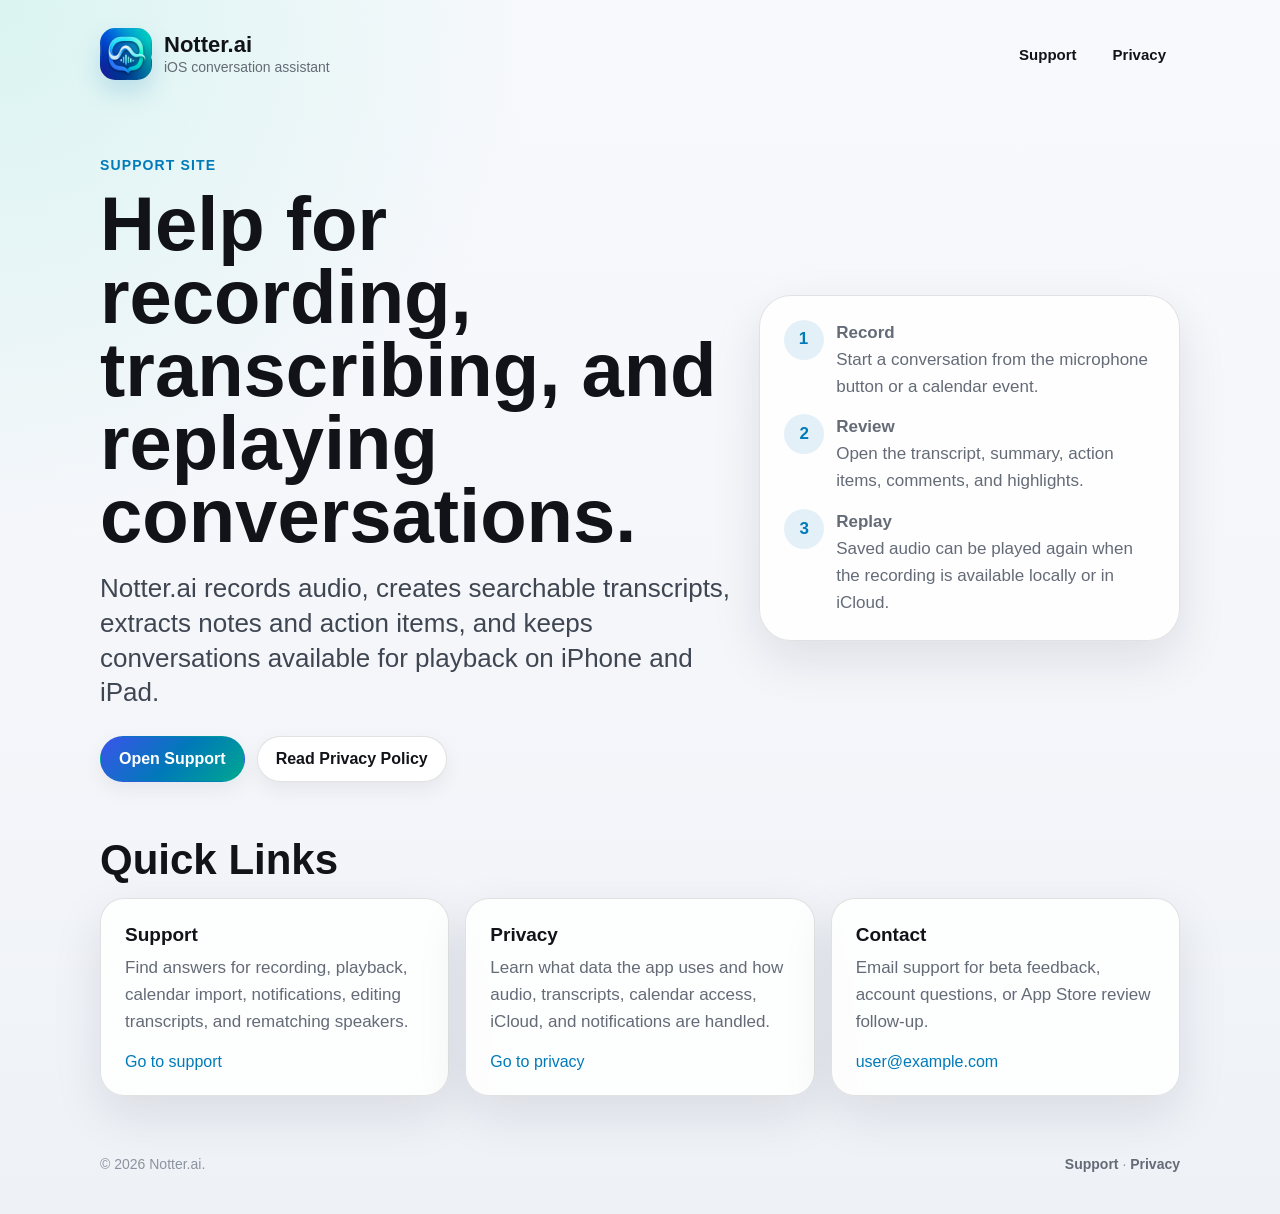
==== index.html @ 85d1f1f6 "Add Notter.ai website" ====
<!doctype html>
<html lang="en">
  <head>
    <meta charset="utf-8">
    <meta name="viewport" content="width=device-width, initial-scale=1">
    <title>Notter.ai Support</title>
    <meta name="description" content="Support and privacy information for the Notter.ai iOS app.">
    <meta name="theme-color" content="#007ab8">
    <link rel="icon" href="./assets/app-icon.png">
    <link rel="stylesheet" href="./styles.css">
  </head>
  <body>
    <header class="site-header">
      <a class="brand" href="./index.html" aria-label="Notter.ai home">
        <img src="./assets/brand-mark.png" alt="">
        <span>
          <span class="brand-name">Notter.ai</span>
          <span class="brand-subtitle">iOS conversation assistant</span>
        </span>
      </a>
      <nav class="nav" aria-label="Main">
        <a href="./support.html">Support</a>
        <a href="./privacy.html">Privacy</a>
      </nav>
    </header>

    <main class="site-main">
      <section class="hero">
        <div>
          <p class="eyebrow">Support site</p>
          <h1>Help for recording, transcribing, and replaying conversations.</h1>
          <p class="lead">Notter.ai records audio, creates searchable transcripts, extracts notes and action items, and keeps conversations available for playback on iPhone and iPad.</p>
          <div class="actions">
            <a class="button primary" href="./support.html">Open Support</a>
            <a class="button" href="./privacy.html">Read Privacy Policy</a>
          </div>
        </div>

        <aside class="hero-card" aria-label="App status summary">
          <ul class="status-list">
            <li>
              <span class="symbol">1</span>
              <span><strong>Record</strong><br>Start a conversation from the microphone button or a calendar event.</span>
            </li>
            <li>
              <span class="symbol">2</span>
              <span><strong>Review</strong><br>Open the transcript, summary, action items, comments, and highlights.</span>
            </li>
            <li>
              <span class="symbol">3</span>
              <span><strong>Replay</strong><br>Saved audio can be played again when the recording is available locally or in iCloud.</span>
            </li>
          </ul>
        </aside>
      </section>

      <section class="section" aria-labelledby="quick-links">
        <h2 id="quick-links">Quick Links</h2>
        <div class="grid">
          <article class="panel">
            <h3>Support</h3>
            <p>Find answers for recording, playback, calendar import, notifications, editing transcripts, and rematching speakers.</p>
            <a href="./support.html">Go to support</a>
          </article>
          <article class="panel">
            <h3>Privacy</h3>
            <p>Learn what data the app uses and how audio, transcripts, calendar access, iCloud, and notifications are handled.</p>
            <a href="./privacy.html">Go to privacy</a>
          </article>
          <article class="panel">
            <h3>Contact</h3>
            <p>Email support for beta feedback, account questions, or App Store review follow-up.</p>
            <a href="mailto:user@example.com">user@example.com</a>
          </article>
        </div>
      </section>
    </main>

    <footer class="site-footer">
      <span>© 2026 Notter.ai.</span>
      <span><a href="./support.html">Support</a> · <a href="./privacy.html">Privacy</a></span>
    </footer>
  </body>
</html>
---- styles.css ----
:root {
  color-scheme: light;
  --bg: #f5f6fa;
  --surface: rgba(255, 255, 255, 0.86);
  --surface-strong: #ffffff;
  --ink: #111318;
  --muted: #646b77;
  --quiet: #8b93a0;
  --line: rgba(17, 19, 24, 0.12);
  --blue: #007ab8;
  --teal: #00a88f;
  --mint: #3ddbbc;
  --indigo: #3b54eb;
  --shadow: 0 18px 50px rgba(16, 24, 40, 0.10);
  --radius: 24px;
  font-family: -apple-system, BlinkMacSystemFont, "SF Pro Display", "SF Pro Text", "Helvetica Neue", Arial, sans-serif;
}

* {
  box-sizing: border-box;
}

html {
  background: var(--bg);
}

body {
  margin: 0;
  color: var(--ink);
  background:
    radial-gradient(circle at top left, rgba(61, 219, 188, 0.16), transparent 34rem),
    linear-gradient(180deg, #f8f9fc 0%, var(--bg) 52%, #eef2f7 100%);
  min-height: 100vh;
}

a {
  color: var(--blue);
  text-decoration: none;
}

a:hover {
  text-decoration: underline;
}

.site-header,
.site-main,
.site-footer {
  width: min(1080px, calc(100% - 40px));
  margin: 0 auto;
}

.site-header {
  display: flex;
  align-items: center;
  justify-content: space-between;
  gap: 24px;
  padding: 28px 0 18px;
}

.brand {
  display: flex;
  align-items: center;
  gap: 12px;
  color: var(--ink);
}

.brand img {
  width: 52px;
  height: 52px;
  border-radius: 15px;
  box-shadow: 0 12px 24px rgba(0, 122, 184, 0.18);
}

.brand-name {
  display: block;
  font-size: 22px;
  line-height: 1;
  font-weight: 760;
  letter-spacing: 0;
}

.brand-subtitle {
  display: block;
  margin-top: 3px;
  color: var(--muted);
  font-size: 14px;
  font-weight: 520;
}

.nav {
  display: flex;
  align-items: center;
  gap: 8px;
}

.nav a {
  color: var(--ink);
  font-size: 15px;
  font-weight: 650;
  padding: 10px 14px;
  border-radius: 999px;
}

.nav a[aria-current="page"] {
  color: var(--blue);
  background: rgba(0, 122, 184, 0.10);
}

.hero {
  display: grid;
  grid-template-columns: minmax(0, 1.2fr) minmax(280px, 0.8fr);
  align-items: center;
  gap: 28px;
  padding: 56px 0 34px;
}

.eyebrow {
  color: var(--blue);
  font-size: 14px;
  font-weight: 740;
  margin: 0 0 12px;
  text-transform: uppercase;
  letter-spacing: 0.08em;
}

h1,
h2,
h3,
p {
  margin-top: 0;
}

h1 {
  max-width: 760px;
  margin-bottom: 18px;
  font-size: clamp(42px, 7vw, 76px);
  line-height: 0.96;
  letter-spacing: 0;
}

h2 {
  margin-bottom: 16px;
  font-size: clamp(28px, 4vw, 42px);
  line-height: 1.05;
  letter-spacing: 0;
}

h3 {
  margin-bottom: 8px;
  font-size: 19px;
  line-height: 1.25;
}

p,
li {
  color: var(--muted);
  font-size: 17px;
  line-height: 1.58;
}

.lead {
  max-width: 760px;
  color: #3e4652;
  font-size: clamp(20px, 2.5vw, 26px);
  line-height: 1.34;
}

.actions {
  display: flex;
  flex-wrap: wrap;
  gap: 12px;
  margin-top: 26px;
}

.button {
  display: inline-flex;
  align-items: center;
  justify-content: center;
  gap: 8px;
  min-height: 46px;
  padding: 0 18px;
  border-radius: 999px;
  border: 1px solid var(--line);
  background: var(--surface-strong);
  color: var(--ink);
  font-weight: 740;
  box-shadow: 0 8px 20px rgba(16, 24, 40, 0.06);
}

.button.primary {
  color: white;
  border-color: transparent;
  background: linear-gradient(135deg, var(--indigo), var(--blue) 52%, var(--teal));
}

.hero-card,
.panel,
.policy-card {
  border: 1px solid var(--line);
  background: var(--surface);
  box-shadow: var(--shadow);
  backdrop-filter: blur(18px);
}

.hero-card {
  border-radius: 32px;
  padding: 24px;
}

.status-list {
  display: grid;
  gap: 14px;
  margin: 0;
  padding: 0;
  list-style: none;
}

.status-list li {
  display: grid;
  grid-template-columns: 40px 1fr;
  gap: 12px;
  align-items: start;
  color: var(--muted);
}

.symbol {
  display: grid;
  place-items: center;
  width: 40px;
  height: 40px;
  border-radius: 50%;
  color: var(--blue);
  background: rgba(0, 122, 184, 0.10);
  font-weight: 800;
}

.section {
  padding: 22px 0;
}

.grid {
  display: grid;
  grid-template-columns: repeat(3, minmax(0, 1fr));
  gap: 16px;
}

.panel,
.policy-card {
  border-radius: var(--radius);
  padding: 24px;
}

.panel p:last-child,
.policy-card p:last-child,
.policy-card ul:last-child {
  margin-bottom: 0;
}

.policy-layout {
  display: grid;
  grid-template-columns: 260px minmax(0, 1fr);
  gap: 24px;
  align-items: start;
  padding: 26px 0 34px;
}

.toc {
  position: sticky;
  top: 18px;
  display: grid;
  gap: 8px;
  padding: 18px;
  border: 1px solid var(--line);
  border-radius: 22px;
  background: rgba(255, 255, 255, 0.74);
}

.toc a {
  color: var(--muted);
  font-size: 15px;
  font-weight: 650;
  padding: 7px 8px;
  border-radius: 10px;
}

.toc a:hover {
  color: var(--blue);
  background: rgba(0, 122, 184, 0.08);
  text-decoration: none;
}

.policy-stack {
  display: grid;
  gap: 16px;
}

.meta {
  color: var(--quiet);
  font-size: 15px;
}

.callout {
  border-left: 4px solid var(--teal);
  background: rgba(0, 168, 143, 0.08);
}

.site-footer {
  display: flex;
  justify-content: space-between;
  gap: 16px;
  padding: 38px 0 42px;
  color: var(--quiet);
  font-size: 14px;
}

.site-footer a {
  color: var(--muted);
  font-weight: 650;
}

@media (max-width: 780px) {
  .site-header {
    align-items: flex-start;
    flex-direction: column;
  }

  .nav {
    width: 100%;
    justify-content: space-between;
  }

  .nav a {
    flex: 1;
    text-align: center;
  }

  .hero,
  .policy-layout {
    grid-template-columns: 1fr;
  }

  .hero {
    padding-top: 34px;
  }

  .grid {
    grid-template-columns: 1fr;
  }

  .toc {
    position: static;
  }

  .site-footer {
    flex-direction: column;
  }
}
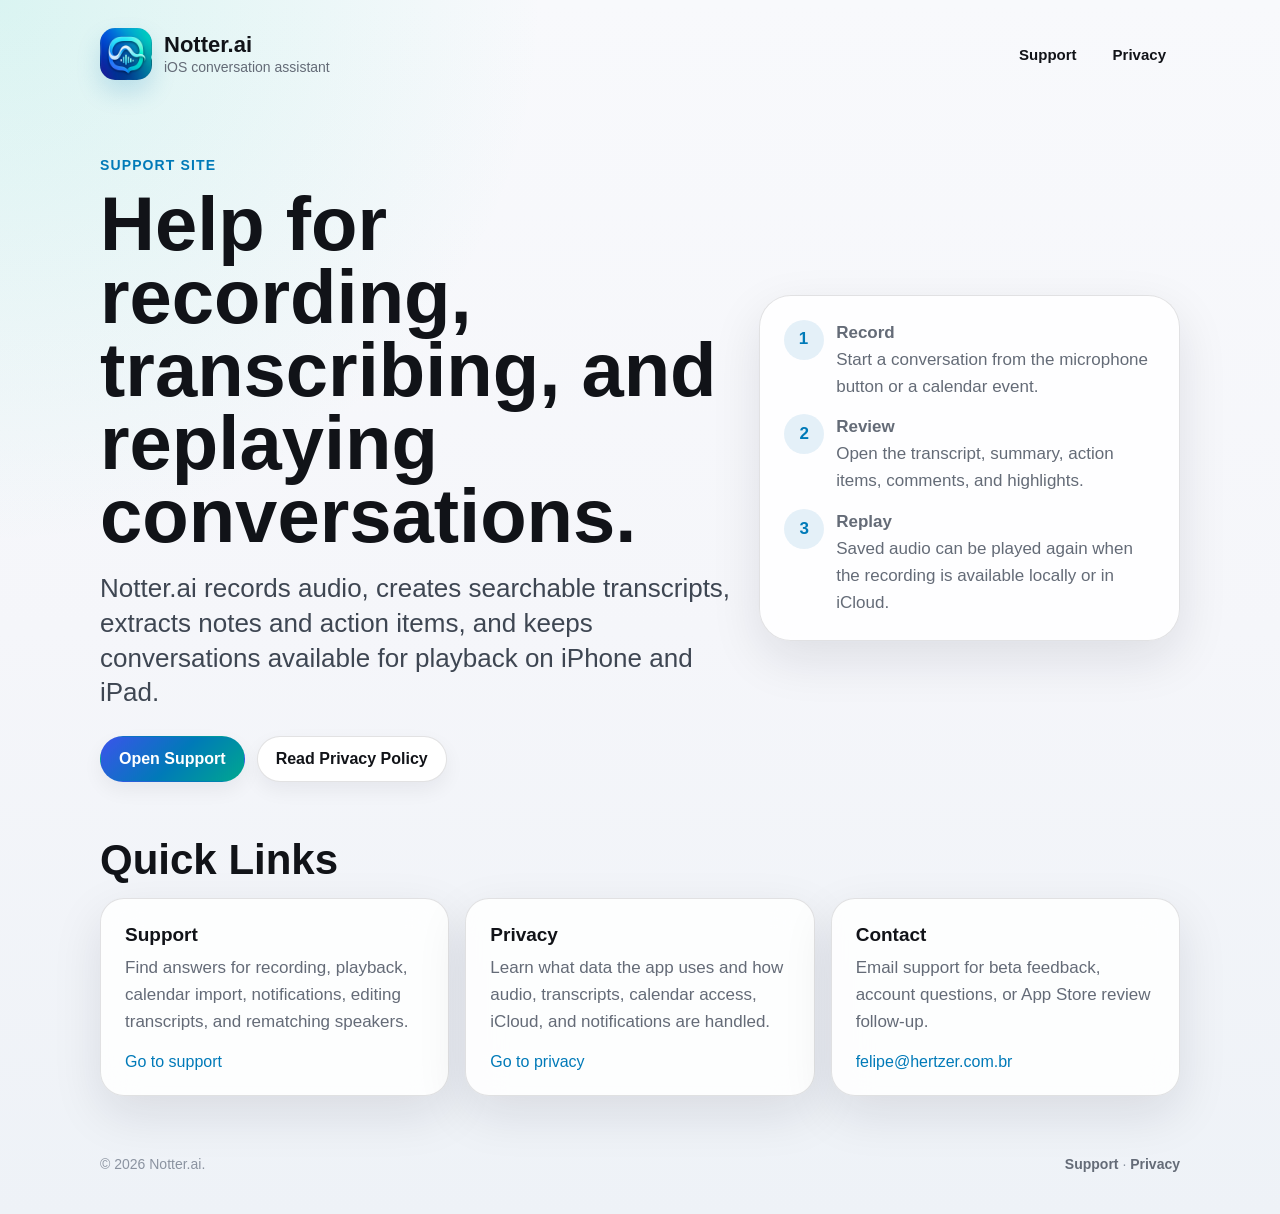
==== commit 29cd7015: "Update support email" ====
--- a/index.html
+++ b/index.html
@@ -70,7 +70,7 @@
           <article class="panel">
             <h3>Contact</h3>
             <p>Email support for beta feedback, account questions, or App Store review follow-up.</p>
-            <a href="mailto:user@example.com">user@example.com</a>
+            <a href="mailto:felipe@hertzer.com.br">felipe@hertzer.com.br</a>
           </article>
         </div>
       </section>
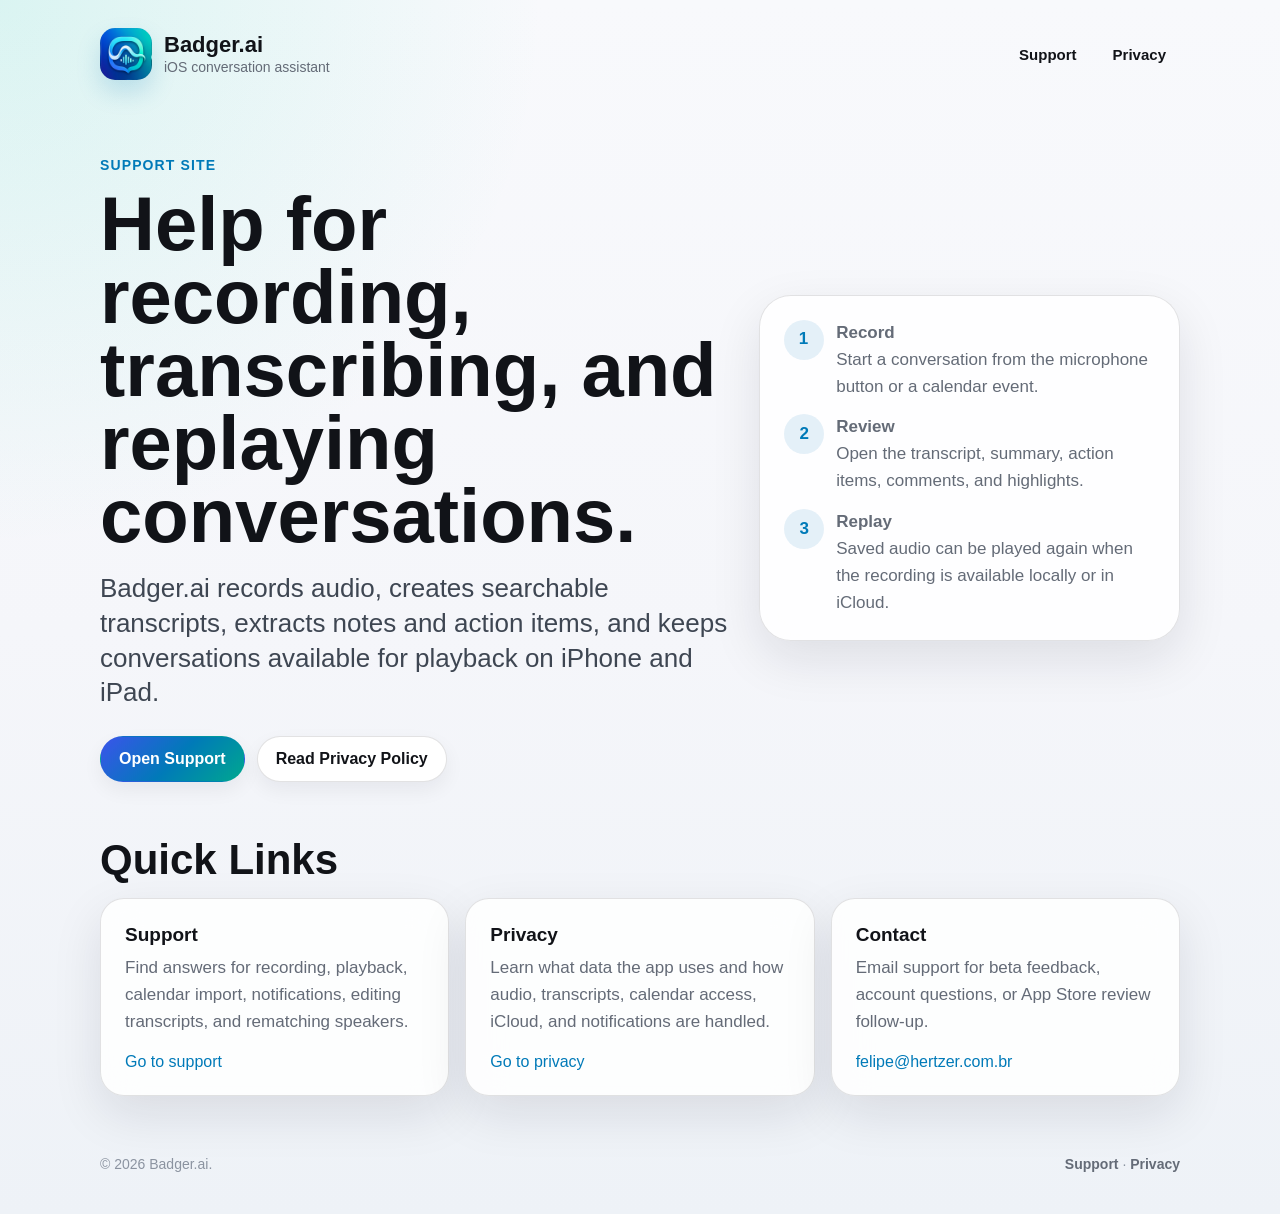
==== commit ab14ac6f: "Rename website to Badger.ai" ====
--- a/index.html
+++ b/index.html
@@ -3,18 +3,18 @@
   <head>
     <meta charset="utf-8">
     <meta name="viewport" content="width=device-width, initial-scale=1">
-    <title>Notter.ai Support</title>
-    <meta name="description" content="Support and privacy information for the Notter.ai iOS app.">
+    <title>Badger.ai Support</title>
+    <meta name="description" content="Support and privacy information for the Badger.ai iOS app.">
     <meta name="theme-color" content="#007ab8">
     <link rel="icon" href="./assets/app-icon.png">
     <link rel="stylesheet" href="./styles.css">
   </head>
   <body>
     <header class="site-header">
-      <a class="brand" href="./index.html" aria-label="Notter.ai home">
+      <a class="brand" href="./index.html" aria-label="Badger.ai home">
         <img src="./assets/brand-mark.png" alt="">
         <span>
-          <span class="brand-name">Notter.ai</span>
+          <span class="brand-name">Badger.ai</span>
           <span class="brand-subtitle">iOS conversation assistant</span>
         </span>
       </a>
@@ -29,7 +29,7 @@
         <div>
           <p class="eyebrow">Support site</p>
           <h1>Help for recording, transcribing, and replaying conversations.</h1>
-          <p class="lead">Notter.ai records audio, creates searchable transcripts, extracts notes and action items, and keeps conversations available for playback on iPhone and iPad.</p>
+          <p class="lead">Badger.ai records audio, creates searchable transcripts, extracts notes and action items, and keeps conversations available for playback on iPhone and iPad.</p>
           <div class="actions">
             <a class="button primary" href="./support.html">Open Support</a>
             <a class="button" href="./privacy.html">Read Privacy Policy</a>
@@ -77,7 +77,7 @@
     </main>
 
     <footer class="site-footer">
-      <span>© 2026 Notter.ai.</span>
+      <span>© 2026 Badger.ai.</span>
       <span><a href="./support.html">Support</a> · <a href="./privacy.html">Privacy</a></span>
     </footer>
   </body>
